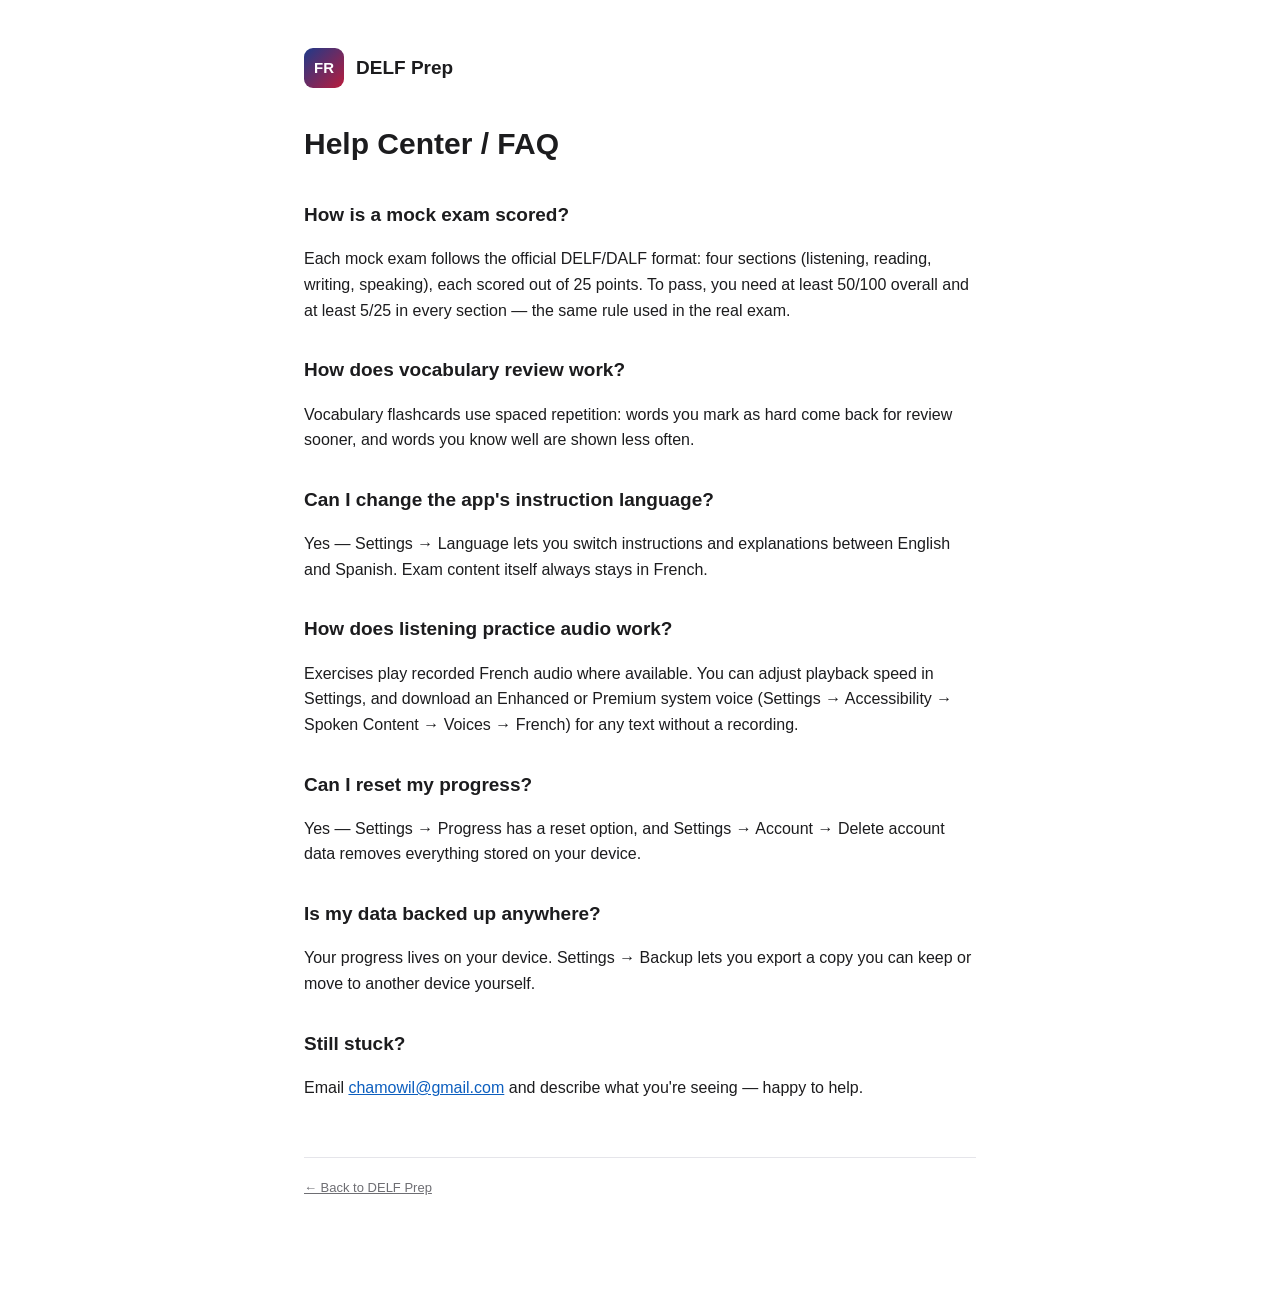
==== help.html @ 974d8948 "Add Privacy Policy, Terms, Help, and Licenses pages Static site for DELF Prep (iOS app). Served via " ====
<!doctype html>
<html lang="en">
<head>
<meta charset="utf-8">
<meta name="viewport" content="width=device-width, initial-scale=1">
<title>Help Center — DELF Prep</title>
<link rel="stylesheet" href="style.css">
</head>
<body>
<div class="wrap">
  <div class="brand">
    <div class="brand-mark">FR</div>
    <a href="index.html">DELF Prep</a>
  </div>

  <h1>Help Center / FAQ</h1>

  <h2>How is a mock exam scored?</h2>
  <p>Each mock exam follows the official DELF/DALF format: four sections (listening,
  reading, writing, speaking), each scored out of 25 points. To pass, you need at least
  50/100 overall and at least 5/25 in every section — the same rule used in the real
  exam.</p>

  <h2>How does vocabulary review work?</h2>
  <p>Vocabulary flashcards use spaced repetition: words you mark as hard come back for
  review sooner, and words you know well are shown less often.</p>

  <h2>Can I change the app's instruction language?</h2>
  <p>Yes — Settings → Language lets you switch instructions and explanations between
  English and Spanish. Exam content itself always stays in French.</p>

  <h2>How does listening practice audio work?</h2>
  <p>Exercises play recorded French audio where available. You can adjust playback
  speed in Settings, and download an Enhanced or Premium system voice (Settings →
  Accessibility → Spoken Content → Voices → French) for any text without a recording.</p>

  <h2>Can I reset my progress?</h2>
  <p>Yes — Settings → Progress has a reset option, and Settings → Account → Delete
  account data removes everything stored on your device.</p>

  <h2>Is my data backed up anywhere?</h2>
  <p>Your progress lives on your device. Settings → Backup lets you export a copy you
  can keep or move to another device yourself.</p>

  <h2>Still stuck?</h2>
  <p>Email <a href="mailto:chamowil@gmail.com">chamowil@gmail.com</a> and describe what
  you're seeing — happy to help.</p>

  <footer>
    <a href="index.html">← Back to DELF Prep</a>
  </footer>
</div>
</body>
</html>
---- style.css ----
:root {
  --bg: #ffffff;
  --fg: #1c1c1e;
  --muted: #6e6e73;
  --accent: #0d5fbf;
  --card: #f5f5f7;
  --border: #e5e5ea;
}

@media (prefers-color-scheme: dark) {
  :root {
    --bg: #0f1115;
    --fg: #f2f2f7;
    --muted: #9a9aa2;
    --accent: #5aa2ff;
    --card: #1a1c22;
    --border: #2c2e36;
  }
}

* { box-sizing: border-box; }

body {
  margin: 0;
  background: var(--bg);
  color: var(--fg);
  font-family: -apple-system, BlinkMacSystemFont, "Segoe UI", Roboto, Helvetica, Arial, sans-serif;
  line-height: 1.6;
}

.wrap {
  max-width: 720px;
  margin: 0 auto;
  padding: 48px 24px 96px;
}

.brand {
  display: flex;
  align-items: center;
  gap: 12px;
  margin-bottom: 32px;
}

.brand-mark {
  width: 40px;
  height: 40px;
  border-radius: 9px;
  background: linear-gradient(135deg, #1e3a8a, #b91c3c);
  display: flex;
  align-items: center;
  justify-content: center;
  color: #fff;
  font-weight: 700;
  font-size: 15px;
  flex-shrink: 0;
}

.brand a {
  color: var(--fg);
  text-decoration: none;
  font-weight: 600;
  font-size: 19px;
}

h1 {
  font-size: 30px;
  margin: 0 0 6px;
}

.updated {
  color: var(--muted);
  font-size: 14px;
  margin-bottom: 32px;
}

h2 {
  font-size: 19px;
  margin: 32px 0 10px;
}

p, li { color: var(--fg); }

.muted { color: var(--muted); }

a { color: var(--accent); }

.card {
  background: var(--card);
  border: 1px solid var(--border);
  border-radius: 12px;
  padding: 20px;
  margin: 24px 0;
}

nav.index-links {
  display: grid;
  gap: 12px;
  margin-top: 24px;
}

nav.index-links a {
  display: block;
  padding: 16px 18px;
  background: var(--card);
  border: 1px solid var(--border);
  border-radius: 12px;
  text-decoration: none;
  color: var(--fg);
  font-weight: 600;
}

nav.index-links a span {
  display: block;
  font-weight: 400;
  color: var(--muted);
  font-size: 14px;
  margin-top: 2px;
}

footer {
  margin-top: 56px;
  padding-top: 20px;
  border-top: 1px solid var(--border);
  color: var(--muted);
  font-size: 13px;
}

footer a { color: var(--muted); }
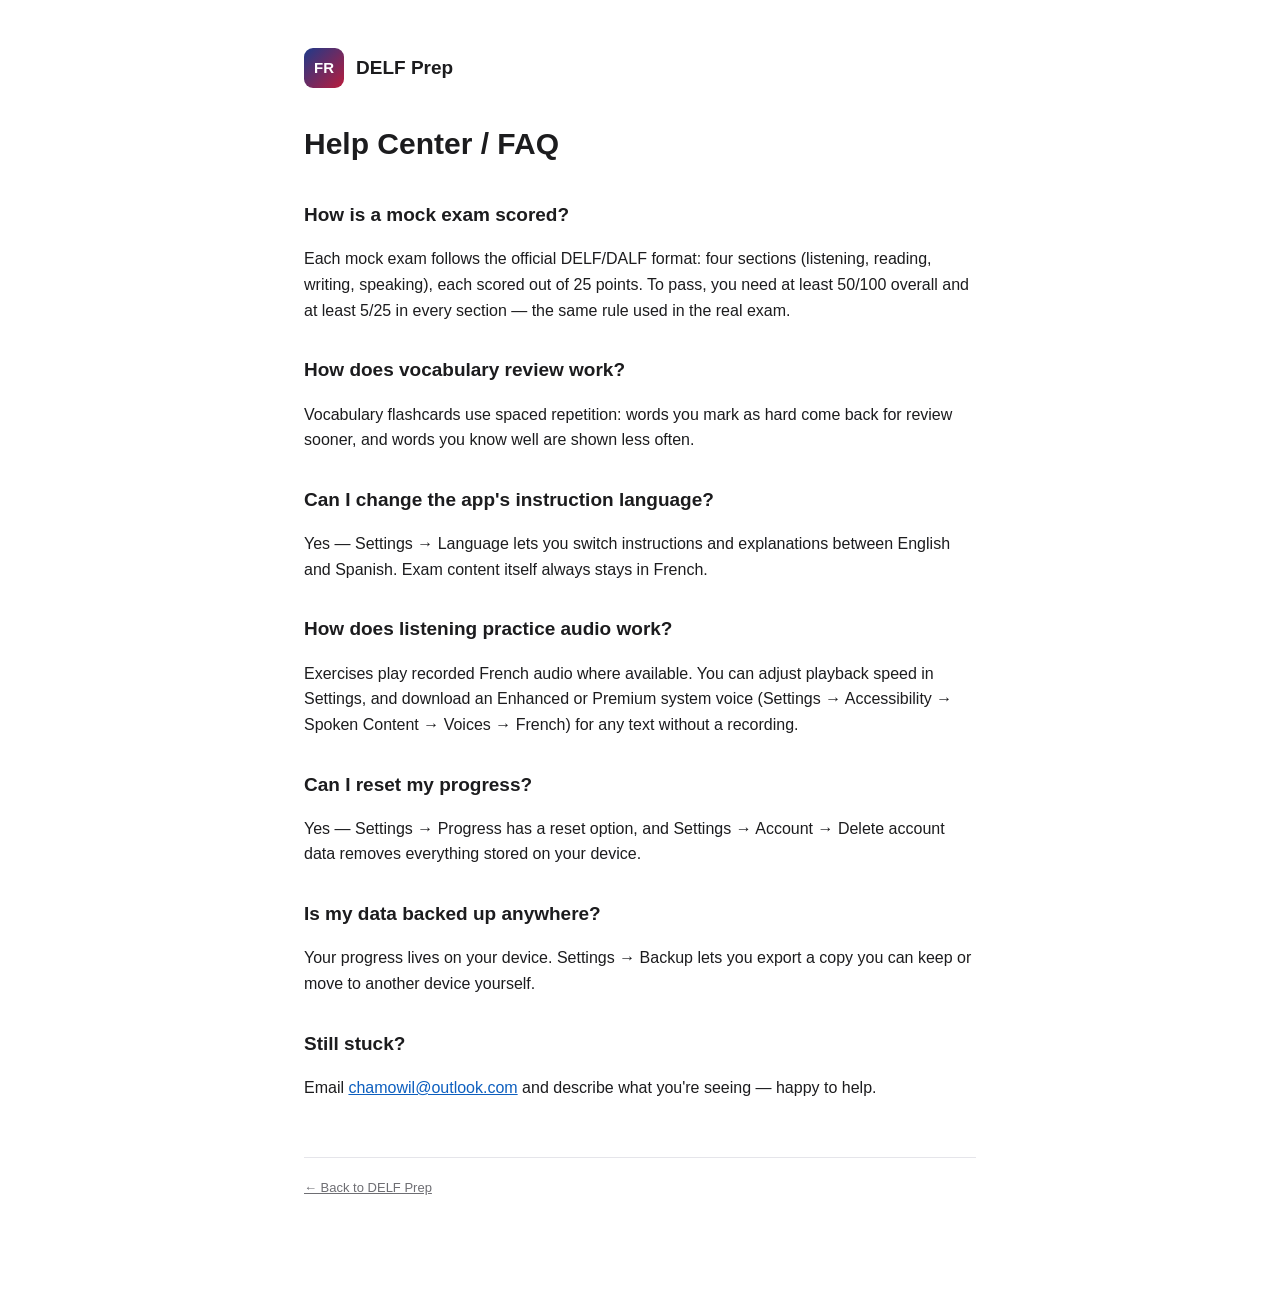
==== commit 43184001: "Use chamowil@outlook.com as the contact address The Privacy, Support and Marketing URLs submitted to" ====
--- a/help.html
+++ b/help.html
@@ -43,7 +43,7 @@
   can keep or move to another device yourself.</p>
 
   <h2>Still stuck?</h2>
-  <p>Email <a href="mailto:chamowil@gmail.com">chamowil@gmail.com</a> and describe what
+  <p>Email <a href="mailto:chamowil@outlook.com">chamowil@outlook.com</a> and describe what
   you're seeing — happy to help.</p>
 
   <footer>
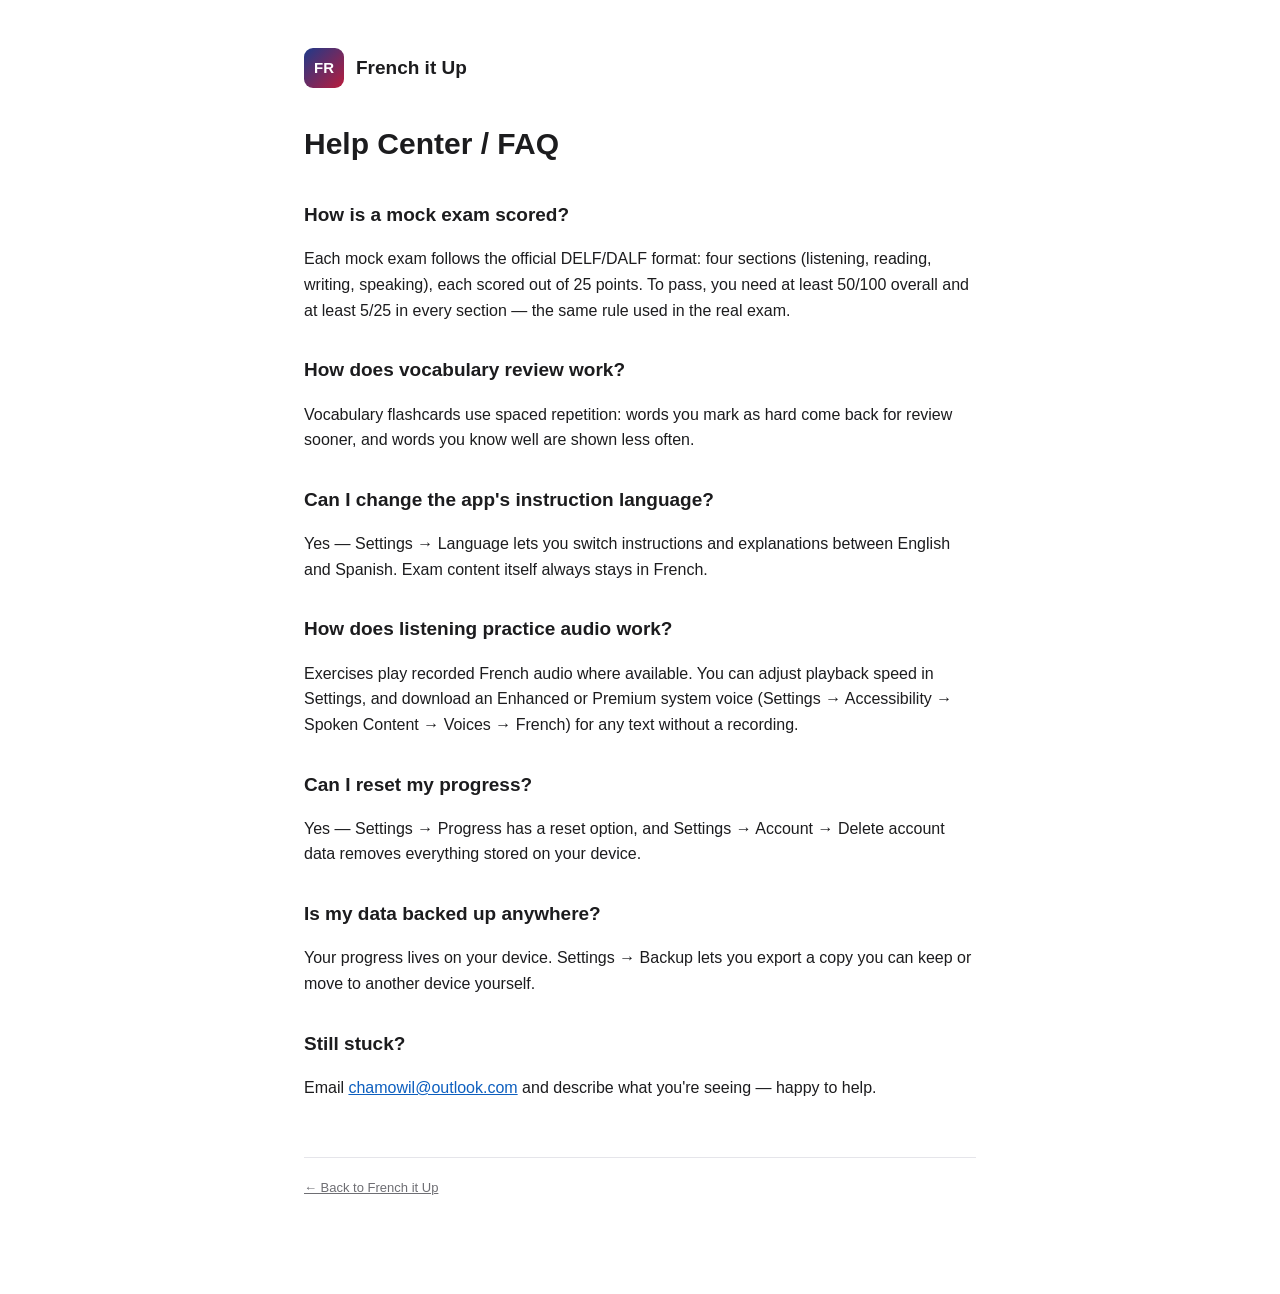
==== commit f0187fe6: "Rebrand to French it Up; full Terms of Use (EULA) with subscription terms; privacy policy covers iCl" ====
--- a/help.html
+++ b/help.html
@@ -3,14 +3,14 @@
 <head>
 <meta charset="utf-8">
 <meta name="viewport" content="width=device-width, initial-scale=1">
-<title>Help Center — DELF Prep</title>
+<title>Help Center — French it Up</title>
 <link rel="stylesheet" href="style.css">
 </head>
 <body>
 <div class="wrap">
   <div class="brand">
     <div class="brand-mark">FR</div>
-    <a href="index.html">DELF Prep</a>
+    <a href="index.html">French it Up</a>
   </div>
 
   <h1>Help Center / FAQ</h1>
@@ -47,7 +47,7 @@
   you're seeing — happy to help.</p>
 
   <footer>
-    <a href="index.html">← Back to DELF Prep</a>
+    <a href="index.html">← Back to French it Up</a>
   </footer>
 </div>
 </body>
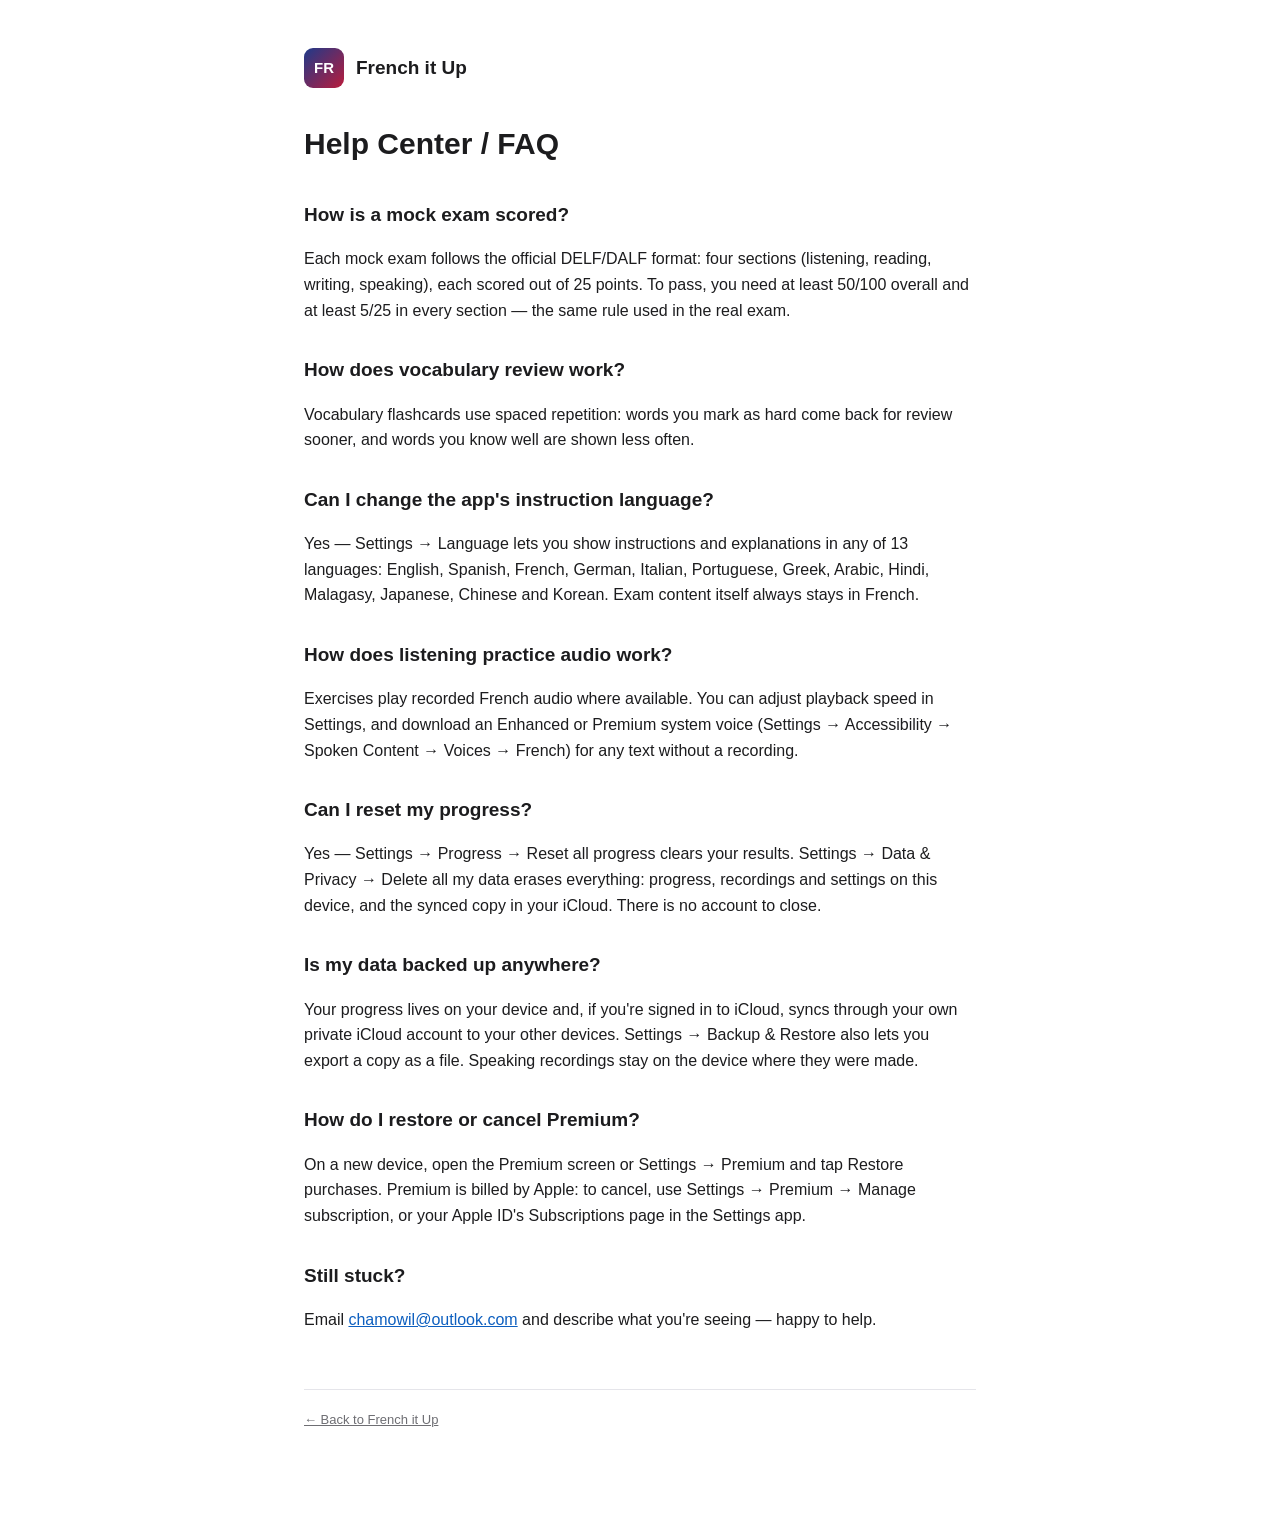
==== commit 61714945: "Help and privacy: 13 languages, current Settings paths, iCloud deletion, restore/cancel FAQ Co-Autho" ====
--- a/help.html
+++ b/help.html
@@ -26,8 +26,9 @@
   review sooner, and words you know well are shown less often.</p>
 
   <h2>Can I change the app's instruction language?</h2>
-  <p>Yes — Settings → Language lets you switch instructions and explanations between
-  English and Spanish. Exam content itself always stays in French.</p>
+  <p>Yes — Settings → Language lets you show instructions and explanations in any of 13
+  languages: English, Spanish, French, German, Italian, Portuguese, Greek, Arabic, Hindi,
+  Malagasy, Japanese, Chinese and Korean. Exam content itself always stays in French.</p>
 
   <h2>How does listening practice audio work?</h2>
   <p>Exercises play recorded French audio where available. You can adjust playback
@@ -35,12 +36,20 @@
   Accessibility → Spoken Content → Voices → French) for any text without a recording.</p>
 
   <h2>Can I reset my progress?</h2>
-  <p>Yes — Settings → Progress has a reset option, and Settings → Account → Delete
-  account data removes everything stored on your device.</p>
+  <p>Yes — Settings → Progress → Reset all progress clears your results. Settings → Data &amp;
+  Privacy → Delete all my data erases everything: progress, recordings and settings on
+  this device, and the synced copy in your iCloud. There is no account to close.</p>
 
   <h2>Is my data backed up anywhere?</h2>
-  <p>Your progress lives on your device. Settings → Backup lets you export a copy you
-  can keep or move to another device yourself.</p>
+  <p>Your progress lives on your device and, if you're signed in to iCloud, syncs through
+  your own private iCloud account to your other devices. Settings → Backup &amp; Restore also
+  lets you export a copy as a file. Speaking recordings stay on the device where they were
+  made.</p>
+
+  <h2>How do I restore or cancel Premium?</h2>
+  <p>On a new device, open the Premium screen or Settings → Premium and tap Restore
+  purchases. Premium is billed by Apple: to cancel, use Settings → Premium → Manage
+  subscription, or your Apple ID's Subscriptions page in the Settings app.</p>
 
   <h2>Still stuck?</h2>
   <p>Email <a href="mailto:chamowil@outlook.com">chamowil@outlook.com</a> and describe what
